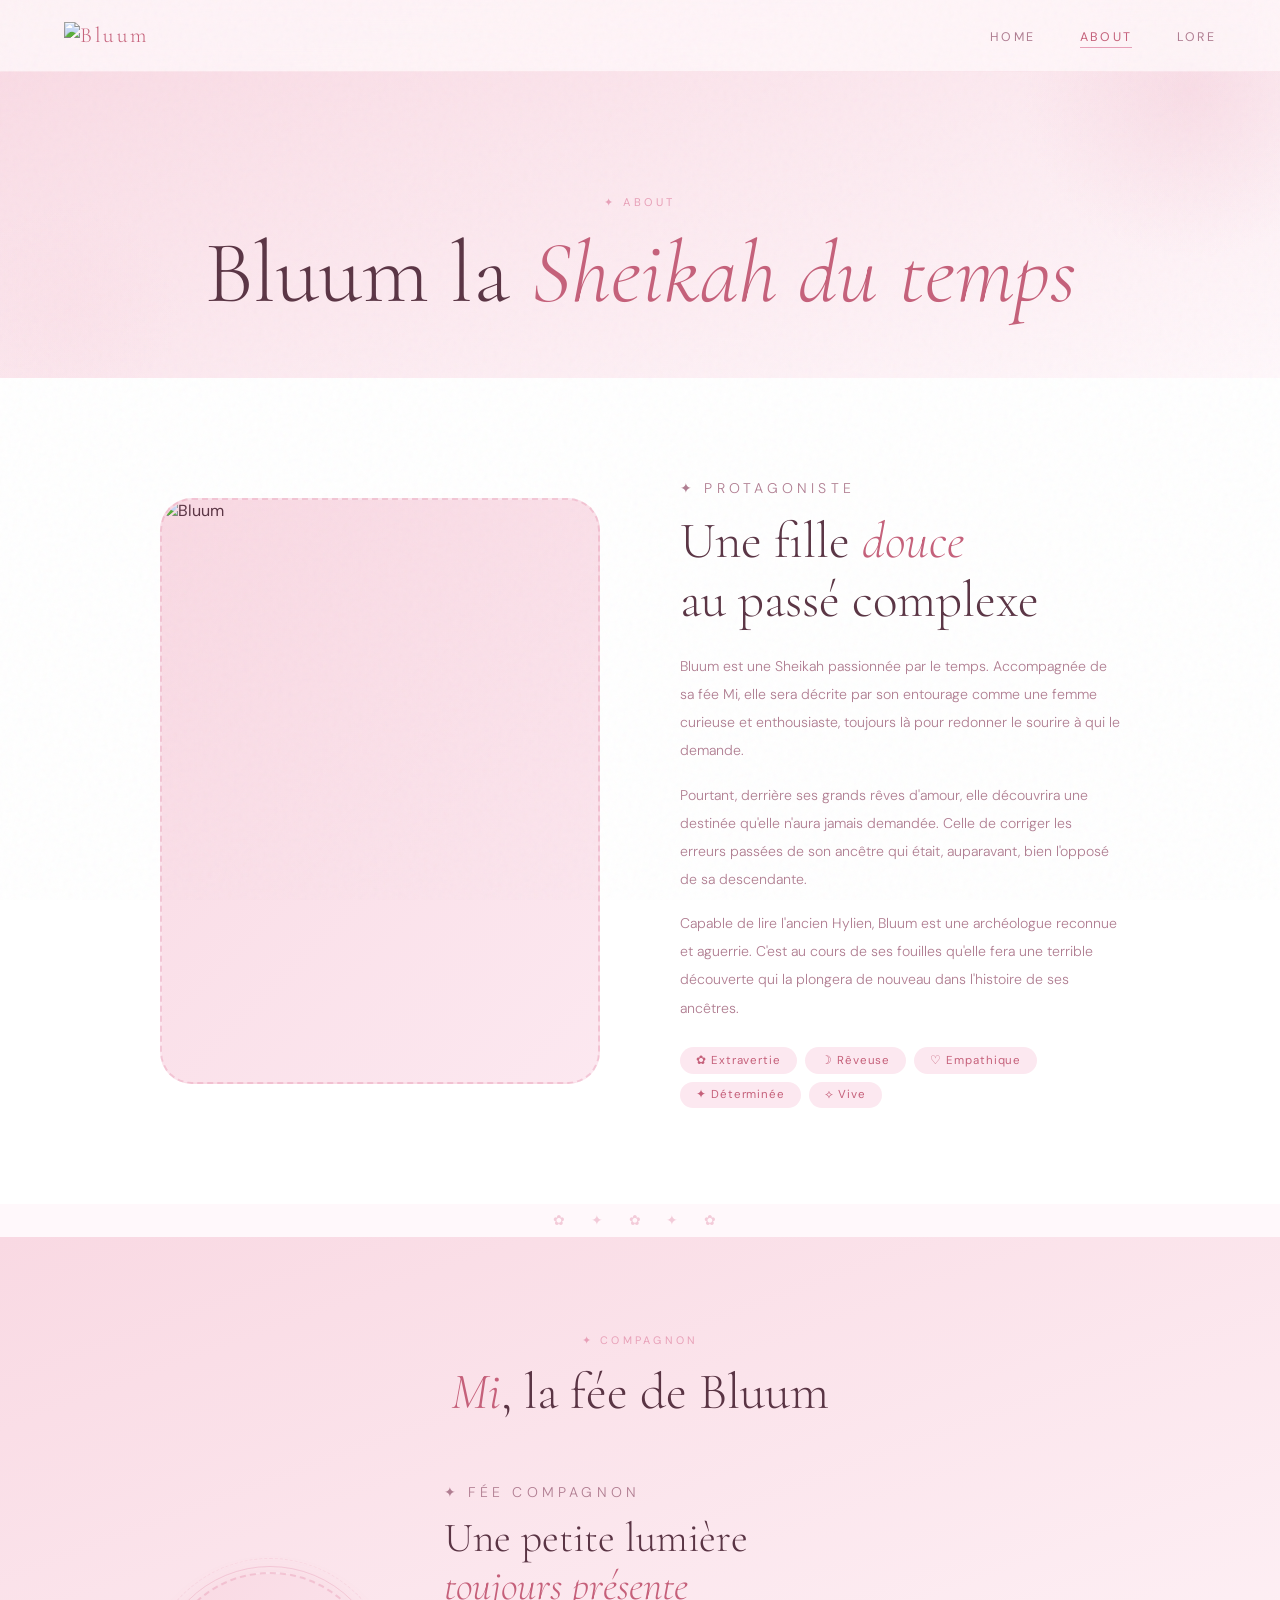
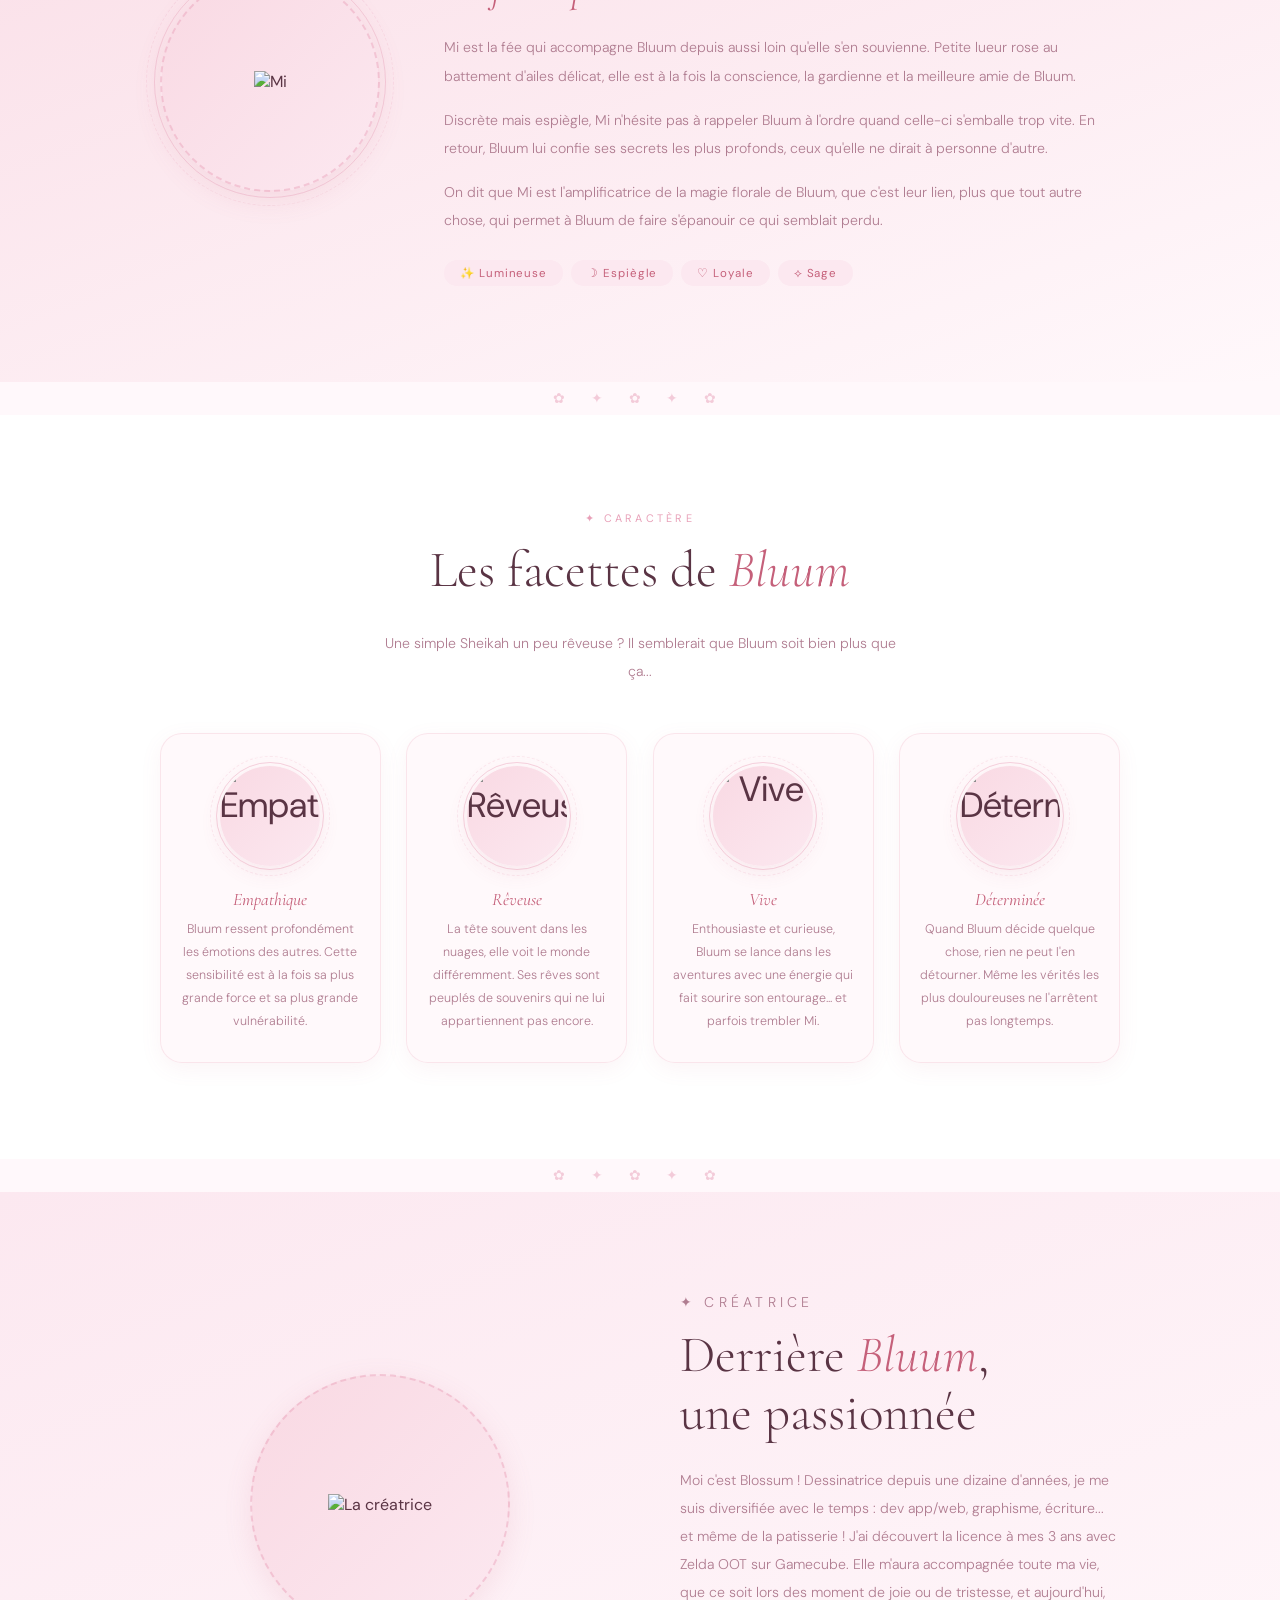
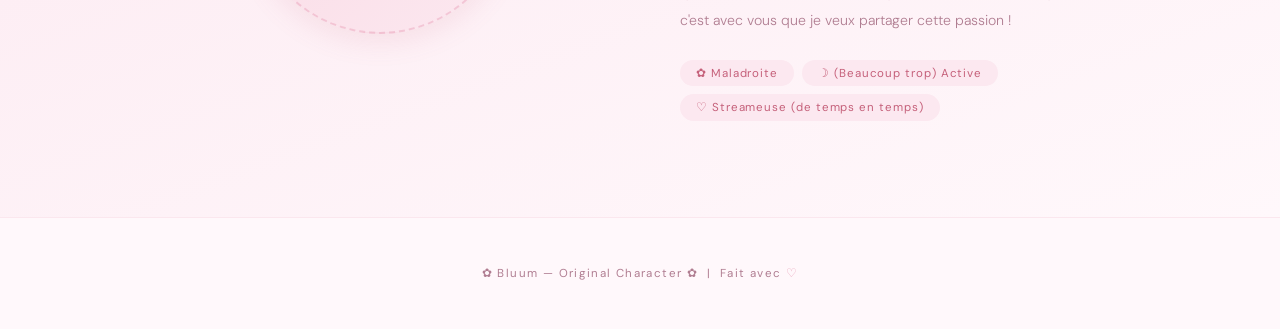
==== about.html @ 8147d7d1 "Add files via upload" ====
<!DOCTYPE html>
<html lang="fr">
<head>
  <meta charset="UTF-8" />
  <meta name="viewport" content="width=device-width, initial-scale=1.0"/>
  <title>Bluum ✿ — About</title>
  <link href="https://fonts.googleapis.com/css2?family=Cormorant+Garamond:ital,wght@0,300;0,400;1,300;1,400&family=DM+Sans:wght@300;400&family=Playfair+Display:ital@1&display=swap" rel="stylesheet"/>
  <link rel="stylesheet" href="style.css"/>
  <style>

    /* ─── Lien actif nav ─── */
    nav.top-nav ul li a.active { color: var(--deep-rose); }
    nav.top-nav ul li a.active::after { width: 100%; }

    /* ════════════════════════════════════════
       HERO ABOUT
    ════════════════════════════════════════ */
    .about-hero {
      min-height: 42vh;
      display: flex;
      flex-direction: column;
      align-items: center;
      justify-content: flex-end;
      padding: 8rem 2rem 3.5rem;
      text-align: center;
      background: linear-gradient(160deg, var(--blush) 0%, var(--cream) 100%);
      position: relative;
      overflow: hidden;
    }
    .about-hero-deco {
      position: absolute;
      border-radius: 50%;
      pointer-events: none;
    }
    .about-hero h1 {
      font-family: 'Cormorant Garamond', serif;
      font-size: clamp(3rem, 7vw, 5.5rem);
      font-weight: 300;
      line-height: 1.1;
      color: var(--text);
      position: relative;
      z-index: 2;
    }
    .about-hero h1 em { font-style: italic; color: var(--deep-rose); }
    .about-hero-label {
      font-size: 0.7rem;
      letter-spacing: 0.32em;
      text-transform: uppercase;
      color: var(--rose);
      margin-bottom: 1rem;
      position: relative;
      z-index: 2;
    }

    /* ════════════════════════════════════════
       SECTIONS COMMUNES
    ════════════════════════════════════════ */
    .page-section {
      padding: 6rem 2rem;
      display: flex;
      flex-direction: column;
      align-items: center;
    }
    .page-section-inner {
      max-width: 960px;
      width: 100%;
    }

    /* ════════════════════════════════════════
       LAYOUT PORTRAIT — image + texte côte à côte
    ════════════════════════════════════════ */
    .portrait-section {
      display: grid;
      grid-template-columns: 1fr 1fr;
      gap: 5rem;
      align-items: center;
    }
    .portrait-section.reverse { direction: rtl; }
    .portrait-section.reverse > * { direction: ltr; }

    /* Zone de dessin rectangulaire */
    .drawing-zone {
      width: 100%;
      aspect-ratio: 3 / 4;
      background: linear-gradient(135deg, var(--blush), var(--petal));
      border-radius: 2rem;
      display: flex;
      flex-direction: column;
      align-items: center;
      justify-content: center;
      gap: 0.8rem;
      border: 2px dashed rgba(232,160,184,0.45);
      position: relative;
      overflow: hidden;
    }
    .drawing-zone img {
      width: 100%; height: 100%;
      object-fit: cover;
      border-radius: 2rem;
      display: block;
    }
    .drawing-zone-placeholder {
      display: flex;
      flex-direction: column;
      align-items: center;
      gap: 0.6rem;
    }
    .drawing-zone-icon { font-size: 2.4rem; opacity: 0.4; }
    .drawing-zone-label {
      font-size: 0.68rem;
      letter-spacing: 0.22em;
      text-transform: uppercase;
      color: var(--muted);
      opacity: 0.7;
    }

    /* Texte des sections portrait */
    .portrait-text .section-label { margin-bottom: 0.6rem; }
    .portrait-text .section-title { margin-bottom: 1.4rem; }
    .portrait-text p {
      font-size: 0.88rem;
      line-height: 2;
      color: var(--muted);
      font-weight: 300;
      margin-bottom: 1rem;
    }
    .portrait-text p:last-of-type { margin-bottom: 0; }
    .portrait-tags {
      display: flex;
      flex-wrap: wrap;
      gap: 0.5rem;
      margin-top: 1.6rem;
    }

    /* ════════════════════════════════════════
       SECTION MI — rond + texte horizontal
    ════════════════════════════════════════ */
    .mi-layout {
      display: grid;
      grid-template-columns: auto 1fr;
      gap: 4rem;
      align-items: center;
    }
    .mi-circle-wrap {
      position: relative;
      display: flex;
      align-items: center;
      justify-content: center;
      flex-shrink: 0;
    }
    .mi-drawing {
      width: 220px;
      height: 220px;
      border-radius: 50%;
      background: linear-gradient(135deg, var(--blush), var(--petal));
      display: flex;
      flex-direction: column;
      align-items: center;
      justify-content: center;
      gap: 0.6rem;
      border: 2px dashed rgba(232,160,184,0.45);
      overflow: hidden;
      box-shadow: 0 8px 28px rgba(197,96,122,0.12);
      position: relative;
      z-index: 1;
    }
    .mi-drawing img { width: 100%; height: 100%; object-fit: cover; }
    .mi-ring {
      position: absolute; inset: -6px; border-radius: 50%;
      border: 1.5px solid rgba(232,160,184,0.4); pointer-events: none;
    }
    .mi-ring-2 {
      position: absolute; inset: -14px; border-radius: 50%;
      border: 1px dashed rgba(232,160,184,0.2); pointer-events: none;
      animation: spinSlow 18s linear infinite;
    }

    /* ════════════════════════════════════════
       SECTION CARACTÈRE — cartes style univers
    ════════════════════════════════════════ */
    .caractere-grid {
      display: grid;
      grid-template-columns: repeat(4, 1fr);
      gap: 1.6rem;
      margin-top: 3rem;
    }
    .caract-card {
      display: flex;
      flex-direction: column;
      align-items: center;
      text-align: center;
      padding: 2rem 1.2rem 1.8rem;
      background: rgba(255,248,251,0.85);
      backdrop-filter: blur(12px);
      border: 1px solid rgba(232,160,184,0.22);
      border-radius: 22px;
      position: relative;
      transition: transform 0.35s, box-shadow 0.35s;
      box-shadow: 0 6px 22px rgba(197,96,122,0.07);
    }
    .caract-card:hover {
      transform: translateY(-6px);
      box-shadow: 0 16px 40px rgba(197,96,122,0.14);
    }
    .caract-portrait {
      width: 100px; height: 100px;
      border-radius: 50%;
      background: linear-gradient(135deg, var(--blush), var(--petal));
      display: flex; align-items: center; justify-content: center;
      font-size: 2.2rem;
      position: relative;
      margin-bottom: 1.4rem;
      overflow: visible;
      flex-shrink: 0;
      box-shadow: 0 6px 20px rgba(197,96,122,0.12);
      transition: transform 0.35s, box-shadow 0.35s;
    }
    .caract-card:hover .caract-portrait {
      transform: translateY(-4px) scale(1.05);
      box-shadow: 0 14px 34px rgba(197,96,122,0.2);
    }
    .caract-portrait-inner {
      width: 100%; height: 100%;
      border-radius: 50%; overflow: hidden;
      display: flex; align-items: center; justify-content: center;
    }
    .caract-portrait-inner img { width: 100%; height: 100%; object-fit: cover; }
    .caract-ring {
      position: absolute; inset: -4px; border-radius: 50%;
      border: 1.5px solid rgba(232,160,184,0.45); pointer-events: none;
    }
    .caract-ring-2 {
      position: absolute; inset: -10px; border-radius: 50%;
      border: 1px dashed rgba(232,160,184,0.2); pointer-events: none;
      animation: spinSlow 20s linear infinite;
    }
    .caract-title {
      font-family: 'Cormorant Garamond', serif;
      font-size: 1.1rem; font-weight: 400;
      color: var(--text); margin-bottom: 0.5rem;
    }
    .caract-title em { font-style: italic; color: var(--deep-rose); }
    .caract-desc {
      font-size: 0.78rem; line-height: 1.85;
      color: var(--muted); font-weight: 300;
    }

    /* ════════════════════════════════════════
       SECTION CRÉATRICE — rond centré
    ════════════════════════════════════════ */
    .creatrice-drawing {
      width: 260px; height: 260px;
      border-radius: 50%;
      background: linear-gradient(135deg, var(--blush), var(--petal));
      display: flex; flex-direction: column;
      align-items: center; justify-content: center;
      gap: 0.6rem;
      border: 2px dashed rgba(232,160,184,0.45);
      overflow: hidden;
      box-shadow: 0 8px 28px rgba(197,96,122,0.12);
      flex-shrink: 0;
    }
    .creatrice-drawing img { width: 100%; height: 100%; object-fit: cover; }

    /* ─── Séparateur floral ─── */
    .floral-sep {
      text-align: center;
      font-size: 0.85rem;
      color: var(--rose);
      letter-spacing: 0.8em;
      opacity: 0.5;
      padding: 0.5rem 0;
    }

    /* ─── Responsive ─── */
    @media (max-width: 860px) {
      .portrait-section,
      .portrait-section.reverse { grid-template-columns: 1fr; direction: ltr; gap: 3rem; }
      .mi-layout { grid-template-columns: 1fr; justify-items: center; }
      .caractere-grid { grid-template-columns: repeat(2, 1fr); }
    }
    @media (max-width: 520px) {
      .caractere-grid { grid-template-columns: 1fr; }
    }
  </style>
</head>
<body>

  <!-- NAV -->
  <nav class="top-nav" aria-label="Navigation principale">
    <a class="nav-logo" href="index.html"><img src="images/logo.png" width="400" alt="Bluum"></a>
    <ul>
      <li><a href="index.html">Home</a></li>
      <li><a href="about.html" class="active">About</a></li>
      <li><a href="lore.html">Lore</a></li>
    </ul>
  </nav>

  <!-- ══════════════════════════════════════
       HERO
  ══════════════════════════════════════ -->
  <div class="about-hero">
    <div class="about-hero-deco" style="width:340px;height:340px;background:radial-gradient(circle,rgba(232,160,184,0.2) 0%,transparent 70%);top:-80px;right:-80px;animation:floatA 7s ease-in-out infinite;"></div>
    <div class="about-hero-deco" style="width:220px;height:220px;background:radial-gradient(circle,rgba(249,217,227,0.3) 0%,transparent 70%);bottom:-40px;left:-40px;animation:floatB 9s ease-in-out infinite;"></div>
    <p class="about-hero-label">✦ About</p>
    <h1>Bluum la <em>Sheikah du temps</em></h1>
  </div>

  <!-- ══════════════════════════════════════
       1 — BLUUM : Histoire & portrait
  ══════════════════════════════════════ -->
  <div class="page-section" style="background:var(--white);">
    <div class="page-section-inner">
      <div class="portrait-section reveal">

        <div class="drawing-zone">
        <img src="images/bluum-histoire.png" alt="Bluum">
        </div>

        <div class="portrait-text">
          <p class="section-label">✦ Protagoniste</p>
          <h2 class="section-title">Une fille <em>douce</em><br/>au passé complexe</h2>
          <p>
            Bluum est une Sheikah passionnée par le temps. Accompagnée de sa fée Mi, elle sera décrite par son entourage comme une femme curieuse et enthousiaste, toujours là pour redonner le sourire à qui le demande.
          </p>
          <p>
            Pourtant, derrière ses grands rêves d'amour, elle découvrira une destinée qu'elle n'aura jamais demandée. Celle de corriger les erreurs passées de son ancêtre qui était, auparavant, bien l'opposé de sa descendante.
          </p>
          <p>
            Capable de lire l'ancien Hylien, Bluum est une archéologue reconnue et aguerrie. C'est au cours de ses fouilles qu'elle fera une terrible découverte qui la plongera de nouveau dans l'histoire de ses ancêtres.
          </p>
          <div class="portrait-tags">
            <span class="tag">✿ Extravertie</span>
            <span class="tag">☽ Rêveuse</span>
            <span class="tag">♡ Empathique</span>
            <span class="tag">✦ Déterminée</span>
            <span class="tag">⟡ Vive</span>
          </div>
        </div>

      </div>
    </div>
  </div>

  <div class="floral-sep">✿ ✦ ✿ ✦ ✿</div>

  <!-- ══════════════════════════════════════
       2 — MI : La fée compagnon
  ══════════════════════════════════════ -->
  <div class="page-section" style="background:linear-gradient(160deg, var(--blush) 0%, var(--cream) 100%);">
    <div class="page-section-inner">

      <div style="text-align:center; margin-bottom:3.5rem;" class="reveal">
        <p class="section-label">✦ Compagnon</p>
        <h2 class="section-title"><em>Mi</em>, la fée de Bluum</h2>
      </div>

      <div class="mi-layout reveal" style="transition-delay:0.1s">

        <div class="mi-circle-wrap">
          <div class="mi-drawing">
            <!-- ✏️ Remplace par : <img src="images/mi.png" alt="Mi"> -->
            <div class="drawing-zone-placeholder">
            <img src="images/mi.jpg" alt="Mi">
            </div>
          </div>
          <div class="mi-ring"></div>
          <div class="mi-ring-2"></div>
        </div>

        <div class="portrait-text">
          <p class="section-label">✦ Fée compagnon</p>
          <h2 class="section-title" style="font-size:clamp(1.8rem,3.5vw,2.6rem);">Une petite lumière<br/><em>toujours présente</em></h2>
          <p>
            Mi est la fée qui accompagne Bluum depuis aussi loin qu'elle s'en souvienne. Petite lueur rose au battement d'ailes délicat, elle est à la fois la conscience, la gardienne et la meilleure amie de Bluum.
          </p>
          <p>
            Discrète mais espiègle, Mi n'hésite pas à rappeler Bluum à l'ordre quand celle-ci s'emballe trop vite. En retour, Bluum lui confie ses secrets les plus profonds, ceux qu'elle ne dirait à personne d'autre.
          </p>
          <p>
            On dit que Mi est l'amplificatrice de la magie florale de Bluum, que c'est leur lien, plus que tout autre chose, qui permet à Bluum de faire s'épanouir ce qui semblait perdu.
          </p>
          <div class="portrait-tags">
            <span class="tag">✨ Lumineuse</span>
            <span class="tag">☽ Espiègle</span>
            <span class="tag">♡ Loyale</span>
            <span class="tag">⟡ Sage</span>
          </div>
        </div>

      </div>
    </div>
  </div>

  <div class="floral-sep">✿ ✦ ✿ ✦ ✿</div>

  <!-- ══════════════════════════════════════
       3 — CARACTÈRE : Cartes avec ronds
  ══════════════════════════════════════ -->
  <div class="page-section" style="background:var(--white);">
    <div class="page-section-inner">

      <div style="text-align:center;" class="reveal">
        <p class="section-label">✦ Caractère</p>
        <h2 class="section-title">Les facettes de <em>Bluum</em></h2>
        <p style="font-size:0.88rem;line-height:2;color:var(--muted);font-weight:300;max-width:520px;margin:0 auto;">
          Une simple Sheikah un peu rêveuse ? Il semblerait que Bluum soit bien plus que ça...
        </p>
      </div>

      <div class="caractere-grid">

        <div class="caract-card reveal">
          <div class="caract-portrait">
            <div class="caract-portrait-inner">
              <img src="images/caract-1.png" alt="Empathique">
            </div>
            <div class="caract-ring"></div>
            <div class="caract-ring-2"></div>
          </div>
          <div class="caract-title"><em>Empathique</em></div>
          <p class="caract-desc">Bluum ressent profondément les émotions des autres. Cette sensibilité est à la fois sa plus grande force et sa plus grande vulnérabilité.</p>
        </div>

        <div class="caract-card reveal" style="transition-delay:0.08s">
          <div class="caract-portrait">
            <div class="caract-portrait-inner">
              <img src="images/caract-2.png" alt="Rêveuse">
            </div>
            <div class="caract-ring"></div>
            <div class="caract-ring-2"></div>
          </div>
          <div class="caract-title"><em>Rêveuse</em></div>
          <p class="caract-desc">La tête souvent dans les nuages, elle voit le monde différemment. Ses rêves sont peuplés de souvenirs qui ne lui appartiennent pas encore.</p>
        </div>

        <div class="caract-card reveal" style="transition-delay:0.16s">
          <div class="caract-portrait">
            <div class="caract-portrait-inner">
              <img src="images/caract-3.png" alt="Vive">
            </div>
            <div class="caract-ring"></div>
            <div class="caract-ring-2"></div>
          </div>
          <div class="caract-title"><em>Vive</em></div>
          <p class="caract-desc">Enthousiaste et curieuse, Bluum se lance dans les aventures avec une énergie qui fait sourire son entourage... et parfois trembler Mi.</p>
        </div>

        <div class="caract-card reveal" style="transition-delay:0.24s">
          <div class="caract-portrait">
            <div class="caract-portrait-inner">
              <img src="images/caract-4.png" alt="Déterminée">
            </div>
            <div class="caract-ring"></div>
            <div class="caract-ring-2"></div>
          </div>
          <div class="caract-title"><em>Déterminée</em></div>
          <p class="caract-desc">Quand Bluum décide quelque chose, rien ne peut l'en détourner. Même les vérités les plus douloureuses ne l'arrêtent pas longtemps.</p>
        </div>

      </div>
    </div>
  </div>

  <div class="floral-sep">✿ ✦ ✿ ✦ ✿</div>

  <!-- ══════════════════════════════════════
       4 — CRÉATRICE
  ══════════════════════════════════════ -->
  <div class="page-section" style="background:linear-gradient(160deg, var(--petal) 0%, var(--cream) 100%);">
    <div class="page-section-inner">
      <div class="portrait-section reverse reveal">

        <div class="portrait-text">
          <p class="section-label">✦ Créatrice</p>
          <h2 class="section-title">Derrière <em>Bluum</em>,<br/>une passionnée</h2>
          <p>
            <!-- ✏️ Parle de toi ici : qui tu es, d'où vient l'idée de Bluum, ce que cet univers représente pour toi... -->
            Moi c'est Blossum ! Dessinatrice depuis une dizaine d'années, je me suis diversifiée avec le temps : dev app/web, graphisme, écriture... et même de la patisserie ! J'ai découvert la licence à mes 3 ans avec Zelda OOT sur Gamecube. Elle m'aura accompagnée toute ma vie, que ce soit lors des moment de joie ou de tristesse, et aujourd'hui, c'est avec vous que je veux partager cette passion !
          </p>
          <p>
            <!-- ✏️ Second paragraphe si tu le souhaites -->
          </p>
          <div class="portrait-tags">
            <!-- ✏️ Tes propres tags -->
            <span class="tag">✿ Maladroite</span>
            <span class="tag">☽ (Beaucoup trop) Active</span>
            <span class="tag">♡ Streameuse (de temps en temps)</span>
          </div>
        </div>

        <div style="display:flex;align-items:center;justify-content:center;">
          <div style="position:relative;">
            <div class="creatrice-drawing">
              <div class="drawing-zone-placeholder">
                <img src="images/creatrice.png" alt="La créatrice">
              </div>
            </div>
          </div>
        </div>

      </div>
    </div>
  </div>

  <!-- FOOTER -->
  <footer>
    <p>✿ Bluum — Original Character ✿ &nbsp;|&nbsp; Fait avec <span>♡</span></p>
  </footer>

  <script>
    const obs = new IntersectionObserver(
      entries => entries.forEach(e => { if (e.isIntersecting) e.target.classList.add('visible'); }),
      { threshold: 0.1 }
    );
    document.querySelectorAll('.reveal').forEach(r => obs.observe(r));
  </script>

</body>
</html>
---- style.css ----
:root {
      --blush: #f9d9e3;
      --rose: #e8a0b8;
      --deep-rose: #c5607a;
      --petal: #fce8f0;
      --cream: #fff8fb;
      --text: #5a3444;
      --muted: #b07d91;
      --white: #ffffff;
    }

    *, *::before, *::after { box-sizing: border-box; margin: 0; padding: 0; }
    html { scroll-behavior: smooth; }
    body {
      font-family: 'DM Sans', sans-serif;
      background: var(--cream);
      color: var(--text);
      overflow-x: hidden;
    }

    /* ─── Cursor ─── */
    html { cursor: url("data:image/svg+xml,%3Csvg xmlns='http://www.w3.org/2000/svg' width='20' height='20' viewBox='0 0 20 20'%3E%3Ccircle cx='10' cy='10' r='4' fill='%23e8a0b8'/%3E%3C/svg%3E") 10 10, auto; }

    /* ─── Noise overlay ─── */
    body::before {
      content: '';
      position: fixed;
      inset: 0;
      background-image: url("data:image/svg+xml,%3Csvg viewBox='0 0 200 200' xmlns='http://www.w3.org/2000/svg'%3E%3Cfilter id='noise'%3E%3CfeTurbulence type='fractalNoise' baseFrequency='0.9' numOctaves='4' stitchTiles='stitch'/%3E%3C/filter%3E%3Crect width='100%25' height='100%25' filter='url(%23noise)' opacity='0.035'/%3E%3C/svg%3E");
      pointer-events: none;
      z-index: 1000;
    }

    /* ════════════════════════════════════════
       NAV — BARRE HORIZONTALE EN HAUT
    ════════════════════════════════════════ */
    nav.top-nav {
      position: fixed;
      top: 0; left: 0; right: 0;
      z-index: 300;
      display: flex;
      align-items: center;
      justify-content: space-between;
      padding: 1.4rem 4rem;
      background: rgba(255,248,251,0.82);
      backdrop-filter: blur(14px);
      border-bottom: 1px solid rgba(232,160,184,0.18);
    }

    .nav-logo {
      font-family: 'Cormorant Garamond', serif;
      font-size: 1.35rem;
      font-weight: 300;
      letter-spacing: 0.12em;
      color: var(--deep-rose);
      text-decoration: none;
    }
    .nav-logo span { font-style: italic; }

    nav.top-nav ul {
      list-style: none;
      display: flex;
      gap: 2.8rem;
    }
    nav.top-nav ul li a {
      text-decoration: none;
      font-size: 0.78rem;
      letter-spacing: 0.18em;
      text-transform: uppercase;
      color: var(--muted);
      transition: color 0.3s;
      position: relative;
    }
    nav.top-nav ul li a::after {
      content: '';
      position: absolute;
      bottom: -3px; left: 0;
      width: 0; height: 1px;
      background: var(--rose);
      transition: width 0.3s ease;
    }
    nav.top-nav ul li a:hover { color: var(--deep-rose); }
    nav.top-nav ul li a:hover::after { width: 100%; }

    /* ════════════════════════════════════════
       NAV — BARRE LATÉRALE (POINTS) À DROITE
    ════════════════════════════════════════ */
    .side-nav {
      position: fixed;
      right: 1.6rem;
      top: 50%;
      transform: translateY(-50%);
      z-index: 200;
      display: flex;
      flex-direction: column;
      align-items: center;
      gap: 0;
    }

    /* La fleur de cerisier en haut */
    .side-nav-flower {
      font-size: 1.1rem;
      color: var(--deep-rose);
      margin-bottom: 1.2rem;
      animation: floatA 4s ease-in-out infinite;
      filter: drop-shadow(0 2px 6px rgba(197,96,122,0.3));
    }

    /* La ligne verticale */
    .side-nav-line {
      width: 1px;
      height: 180px;
      background: linear-gradient(to bottom, var(--rose), rgba(232,160,184,0.15));
      margin-bottom: 0.8rem;
    }

    /* Les dots de section */
    .side-nav-dots {
      display: flex;
      flex-direction: column;
      align-items: center;
      gap: 1.4rem;
    }

    .side-dot {
      position: relative;
      width: 10px;
      height: 10px;
      border-radius: 50%;
      background: var(--rose);
      opacity: 0.45;
      cursor: pointer;
      transition: opacity 0.3s, transform 0.3s, background 0.3s;
      border: none;
      padding: 0;
    }
    .side-dot:hover,
    .side-dot.active {
      opacity: 1;
      background: var(--deep-rose);
      transform: scale(1.3);
    }
    .side-dot.active {
      box-shadow: 0 0 0 3px rgba(197,96,122,0.2);
    }

    /* Tooltip au survol */
    .side-dot::after {
      content: attr(data-label);
      position: absolute;
      right: 1.6rem;
      top: 50%;
      transform: translateY(-50%);
      background: rgba(255,248,251,0.95);
      backdrop-filter: blur(10px);
      border: 1px solid rgba(232,160,184,0.3);
      color: var(--deep-rose);
      font-size: 0.62rem;
      letter-spacing: 0.18em;
      text-transform: uppercase;
      padding: 0.3rem 0.8rem;
      border-radius: 999px;
      white-space: nowrap;
      opacity: 0;
      pointer-events: none;
      transition: opacity 0.25s, right 0.25s;
    }
    .side-dot:hover::after { opacity: 1; right: 1.9rem; }

    /* ─── Sections shared ─── */
    section {
      min-height: 100vh;
      display: flex;
      align-items: center;
      justify-content: center;
      position: relative;
      padding: 7rem 2rem 5rem;
    }

    /* ════════════════════════════════════════
       HOME — banner.png + pétales PNG
    ════════════════════════════════════════ */
    #home {
      background:
        linear-gradient(145deg, rgba(255,248,251,0.38) 0%, rgba(249,217,227,0.42) 60%, rgba(252,232,240,0.45) 100%),
        url('images/banner.jpg') center center / cover no-repeat;
      text-align: center;
      flex-direction: column;
      overflow: hidden;
    }

    .home-deco { position: absolute; border-radius: 50%; pointer-events: none; }
    .deco-1 {
      width: 420px; height: 420px;
      background: radial-gradient(circle, rgba(232,160,184,0.22) 0%, transparent 70%);
      top: -80px; right: -100px;
      animation: floatA 7s ease-in-out infinite;
    }
    .deco-2 {
      width: 280px; height: 280px;
      background: radial-gradient(circle, rgba(249,217,227,0.35) 0%, transparent 70%);
      bottom: 60px; left: -60px;
      animation: floatB 9s ease-in-out infinite;
    }
    .deco-3 {
      width: 160px; height: 160px;
      background: radial-gradient(circle, rgba(197,96,122,0.1) 0%, transparent 70%);
      top: 40%; left: 10%;
      animation: floatA 11s ease-in-out infinite reverse;
    }
    @keyframes floatA { 0%,100%{transform:translateY(0) scale(1)} 50%{transform:translateY(-20px) scale(1.03)} }
    @keyframes floatB { 0%,100%{transform:translateY(0) scale(1)} 50%{transform:translateY(14px) scale(0.97)} }

    .petals { position: absolute; inset: 0; pointer-events: none; overflow: hidden; }

    .petal-item {
      position: absolute;
      top: -80px;
      opacity: 0;
      animation: petalFall linear infinite;
    }
    .petal-item img {
      display: block;
      filter: drop-shadow(0 2px 5px rgba(197,96,122,0.15));
    }
    @keyframes petalFall {
      0%   { opacity: 0;   transform: translateY(0)     rotate(0deg); }
      6%   { opacity: 0.9; }
      85%  { opacity: 0.6; }
      100% { opacity: 0;   transform: translateY(110vh) rotate(420deg); }
    }

    .home-eyebrow {
      font-size: 0.72rem; letter-spacing: 0.3em; text-transform: uppercase;
      color: var(--rose); margin-bottom: 1.4rem; animation: fadeUp 1s ease both;
    }
    .home-title {
      font-family: 'Cormorant Garamond', serif;
      font-size: clamp(4rem,9vw,7.5rem);
      font-weight: 300; line-height: 1.05; color: var(--text);
      animation: fadeUp 1s 0.15s ease both;
    }
    .home-title em { font-style: italic; color: var(--deep-rose); }
    .home-sub {
      margin-top: 1.6rem; font-size: 0.92rem; font-weight: 300;
      letter-spacing: 0.08em; color: var(--muted); max-width: 360px;
      line-height: 1.9; animation: fadeUp 1s 0.3s ease both;
    }
    .home-btn {
      display: inline-block; margin-top: 2.8rem; padding: 0.8rem 2.4rem;
      border: 1px solid var(--rose); border-radius: 999px;
      color: var(--deep-rose); text-decoration: none;
      font-size: 0.78rem; letter-spacing: 0.18em; text-transform: uppercase;
      transition: background 0.3s, color 0.3s; animation: fadeUp 1s 0.45s ease both;
    }
    .home-btn:hover { background: var(--rose); color: var(--white); }

    .scroll-hint {
      position: absolute; bottom: 2.4rem; left: 50%; transform: translateX(-50%);
      display: flex; flex-direction: column; align-items: center; gap: 0.5rem;
      color: var(--muted); font-size: 0.65rem; letter-spacing: 0.2em;
      text-transform: uppercase; animation: fadeUp 1s 1s ease both;
    }
    .scroll-line {
      width: 1px; height: 40px;
      background: linear-gradient(to bottom, var(--rose), transparent);
      animation: scrollPulse 2s ease-in-out infinite;
    }
    @keyframes scrollPulse { 0%,100%{opacity:0.5;transform:scaleY(1)} 50%{opacity:1;transform:scaleY(1.15)} }
    @keyframes fadeUp { from{opacity:0;transform:translateY(22px)} to{opacity:1;transform:translateY(0)} }

    /* ─── ABOUT ─── */
    #about { background: var(--white); flex-direction: column; }
    .about-inner {
      max-width: 900px; width: 100%;
      display: grid; grid-template-columns: 1fr 1fr;
      gap: 6rem; align-items: center;
    }
    .about-portrait { position: relative; }
    .portrait-frame {
      width: 100%; aspect-ratio: 3/4;
      background: linear-gradient(135deg, var(--blush), var(--petal));
      border-radius: 60% 40% 55% 45% / 50% 50% 50% 50%;
      display: flex; align-items: center; justify-content: center;
      font-size: 5rem; position: relative; overflow: hidden;
      animation: morphShape 10s ease-in-out infinite;
    }
    @keyframes morphShape {
      0%,100%{border-radius:60% 40% 55% 45%/50% 50% 50% 50%}
      33%    {border-radius:45% 55% 40% 60%/55% 45% 55% 45%}
      66%    {border-radius:55% 45% 60% 40%/45% 55% 45% 55%}
    }
    .portrait-frame::after { content:'✿'; font-size:7rem; opacity:0.18; position:absolute; bottom:-10px; right:-10px; }
    .portrait-tag {
      position:absolute; bottom:-1.2rem; right:-1.2rem;
      background:var(--deep-rose); color:white;
      font-size:0.68rem; letter-spacing:0.15em; text-transform:uppercase;
      padding:0.5rem 1rem; border-radius:999px;
    }
    .section-label { font-size:0.68rem; letter-spacing:0.3em; text-transform:uppercase; color:var(--rose); margin-bottom:1rem; }
    .section-title { font-family:'Cormorant Garamond',serif; font-size:clamp(2.2rem,4vw,3.2rem); font-weight:300; line-height:1.15; margin-bottom:1.8rem; }
    .section-title em { font-style:italic; color:var(--deep-rose); }
    .about-text { font-size:0.88rem; line-height:2; color:var(--muted); font-weight:300; }
    .about-tags { display:flex; flex-wrap:wrap; gap:0.6rem; margin-top:2rem; }
    .tag { padding:0.35rem 1rem; background:var(--petal); border-radius:999px; font-size:0.72rem; color:var(--deep-rose); letter-spacing:0.08em; }

    /* ════════════════════════════════════════
       LORE — FRISE CHRONOLOGIQUE HORIZONTALE
    ════════════════════════════════════════ */
    #lore { background: linear-gradient(160deg, var(--blush) 0%, var(--cream) 100%); flex-direction: column; overflow: hidden; }
    .lore-inner { max-width: 860px; width: 100%; text-align: center; }
    .lore-quote {
      font-family:'Cormorant Garamond',serif;
      font-size:clamp(1.4rem,3vw,2.1rem);
      font-style:italic; font-weight:300; color:var(--text);
      line-height:1.6; margin:2.4rem 0 3.5rem;
      position:relative; padding:0 2rem;
    }
    .lore-quote::before,.lore-quote::after { content:'✦'; position:absolute; font-size:1.2rem; color:var(--rose); font-style:normal; }
    .lore-quote::before { top:0; left:0; }
    .lore-quote::after  { bottom:0; right:0; }

    .timeline-slider { position:relative; width:100%; }

    .timeline-track-line {
      position:absolute;
      top:38px; left:0; right:0;
      height:1px;
      background:linear-gradient(to right, transparent, var(--rose) 15%, var(--rose) 85%, transparent);
      pointer-events:none; z-index:0;
    }

    .timeline-viewport { overflow:hidden; width:100%; position:relative; padding-top:16px; }

    .timeline-track {
      display:flex;
      transition: transform 0.55s cubic-bezier(0.77,0,0.175,1);
      will-change: transform;
    }

    .tl-card {
      flex: 0 0 100%; width: 100%;
      padding: 0 2rem 2.5rem;
      display: flex; flex-direction: column; align-items: center; text-align: center;
    }

    .tl-dot {
      width:14px; height:14px;
      border-radius:50%;
      background:var(--deep-rose);
      border:3px solid var(--cream);
      box-shadow:0 0 0 1px var(--rose), 0 0 10px rgba(197,96,122,0.2);
      margin-bottom:2.2rem;
      position:relative; z-index:1; flex-shrink:0;
      transition:transform 0.35s, box-shadow 0.35s;
    }
    .tl-card.active .tl-dot {
      transform:scale(1.4);
      box-shadow:0 0 0 2px var(--rose), 0 0 22px rgba(197,96,122,0.45);
    }

    .tl-card-body {
      background:rgba(255,248,251,0.9);
      backdrop-filter:blur(14px);
      border:1px solid rgba(232,160,184,0.25);
      border-radius:22px;
      padding:2.2rem 2.6rem;
      max-width:580px; width:100%;
      text-align:left;
      box-shadow:0 8px 30px rgba(197,96,122,0.07);
      transition:box-shadow 0.3s, transform 0.3s;
    }
    .tl-card.active .tl-card-body {
      box-shadow:0 14px 46px rgba(197,96,122,0.13);
    }

    .tl-year { font-size:0.62rem; letter-spacing:0.3em; text-transform:uppercase; color:var(--rose); margin-bottom:0.6rem; }
    .tl-title { font-family:'Cormorant Garamond',serif; font-size:1.35rem; font-weight:400; color:var(--text); margin-bottom:0.8rem; }
    .tl-text { font-size:0.84rem; line-height:1.9; color:var(--muted); font-weight:300; }

    .timeline-controls {
      display:flex; align-items:center; justify-content:center;
      gap:1.2rem; margin-top:2.4rem;
    }
    .tl-btn {
      width:42px; height:42px; border-radius:50%;
      border:1px solid rgba(232,160,184,0.4);
      background:rgba(255,248,251,0.9);
      backdrop-filter:blur(8px);
      color:var(--deep-rose); font-size:1rem;
      display:flex; align-items:center; justify-content:center;
      cursor:pointer;
      transition:background 0.3s, box-shadow 0.3s, transform 0.2s;
    }
    .tl-btn:hover { background:var(--blush); box-shadow:0 4px 16px rgba(197,96,122,0.15); transform:scale(1.08); }
    .tl-btn:disabled { opacity:0.3; pointer-events:none; }

    .tl-dots { display:flex; gap:0.5rem; align-items:center; }
    .tl-indicator {
      width:6px; height:6px; border-radius:50%;
      background:var(--rose); opacity:0.3;
      transition:opacity 0.3s, transform 0.3s;
      cursor:pointer; border:none;
    }
    .tl-indicator.active { opacity:1; transform:scale(1.5); }
    .tl-counter { font-size:0.68rem; letter-spacing:0.2em; color:var(--muted); min-width:3rem; text-align:center; }

    /* ════════════════════════════════════════
       UNIVERS — 3 PERSONNAGES
    ════════════════════════════════════════ */
    #univers { background: var(--white); flex-direction: column; }
    .univers-inner { max-width: 1020px; width: 100%; }
    .univers-header { text-align:center; margin-bottom:4.5rem; }

    .chars-grid { display:grid; grid-template-columns:repeat(3,1fr); gap:2rem; }

    .char-card {
      display:flex; flex-direction:column; align-items:center;
      text-align:center; position:relative;
    }

    .char-portrait {
      width:160px; height:160px;
      border-radius:50%;
      background:linear-gradient(135deg, var(--blush), var(--petal));
      display:flex; align-items:center; justify-content:center;
      font-size:3.5rem;
      position:relative; margin-bottom:1.8rem;
      overflow:visible;
      transition:transform 0.4s, box-shadow 0.4s;
      box-shadow:0 8px 28px rgba(197,96,122,0.12);
      flex-shrink:0;
    }
    .char-portrait-inner {
      width:100%; height:100%;
      border-radius:50%;
      overflow:hidden;
      display:flex; align-items:center; justify-content:center;
    }
    .char-portrait-inner img { width:100%; height:100%; object-fit:cover; }

    .char-card:hover .char-portrait {
      transform:translateY(-6px) scale(1.04);
      box-shadow:0 18px 44px rgba(197,96,122,0.2);
    }

    /* Anneau déco */
    .char-ring {
      position:absolute;
      inset:-5px;
      border-radius:50%;
      border:1.5px solid rgba(232,160,184,0.5);
      pointer-events:none;
    }
    .char-ring-2 {
      position:absolute;
      inset:-12px;
      border-radius:50%;
      border:1px dashed rgba(232,160,184,0.22);
      pointer-events:none;
      animation:spinSlow 20s linear infinite;
    }
    @keyframes spinSlow { from{transform:rotate(0deg)} to{transform:rotate(360deg)} }

    .char-role {
      position:absolute;
      bottom:-0.7rem; left:50%; transform:translateX(-50%);
      background:var(--deep-rose); color:white;
      font-size:0.58rem; letter-spacing:0.16em; text-transform:uppercase;
      padding:0.28rem 0.9rem; border-radius:999px;
      white-space:nowrap; z-index:3;
    }

    .char-name { font-family:'Cormorant Garamond',serif; font-size:1.6rem; font-weight:300; color:var(--text); margin-bottom:0.3rem; margin-top:0.4rem; }
    .char-name em { font-style:italic; color:var(--deep-rose); }
    .char-epithet { font-size:0.65rem; letter-spacing:0.25em; text-transform:uppercase; color:var(--rose); margin-bottom:1.2rem; }
    .char-desc { font-size:0.82rem; line-height:1.9; color:var(--muted); font-weight:300; max-width:260px; }
    .char-tags { display:flex; flex-wrap:wrap; justify-content:center; gap:0.4rem; margin-top:1.2rem; }
    .char-tag { padding:0.25rem 0.8rem; background:var(--petal); border-radius:999px; font-size:0.65rem; color:var(--deep-rose); letter-spacing:0.06em; }

    .char-divider {
      position:absolute; right:-1rem; top:20px; bottom:20px; width:1px;
      background:linear-gradient(to bottom, transparent, rgba(232,160,184,0.3) 30%, rgba(232,160,184,0.3) 70%, transparent);
    }
    .char-card:last-child .char-divider { display:none; }

    /* ─── Footer ─── */
    footer { text-align:center; padding:3rem; background:var(--cream); border-top:1px solid rgba(232,160,184,0.2); font-size:0.72rem; letter-spacing:0.12em; color:var(--muted); }
    footer span { color:var(--rose); }

    /* ─── Scroll reveal ─── */
    .reveal { opacity:0; transform:translateY(30px); transition:opacity 0.8s ease,transform 0.8s ease; }
    .reveal.visible { opacity:1; transform:translateY(0); }

    /* ─── Responsive ─── */
    @media (max-width:860px) {
      .chars-grid { grid-template-columns:1fr; gap:3.5rem; }
      .char-divider { display:none; }
    }
    @media (max-width:720px) {
      .about-inner { grid-template-columns:1fr; gap:3rem; }
      .portrait-frame { max-width:260px; margin:0 auto; }
    }
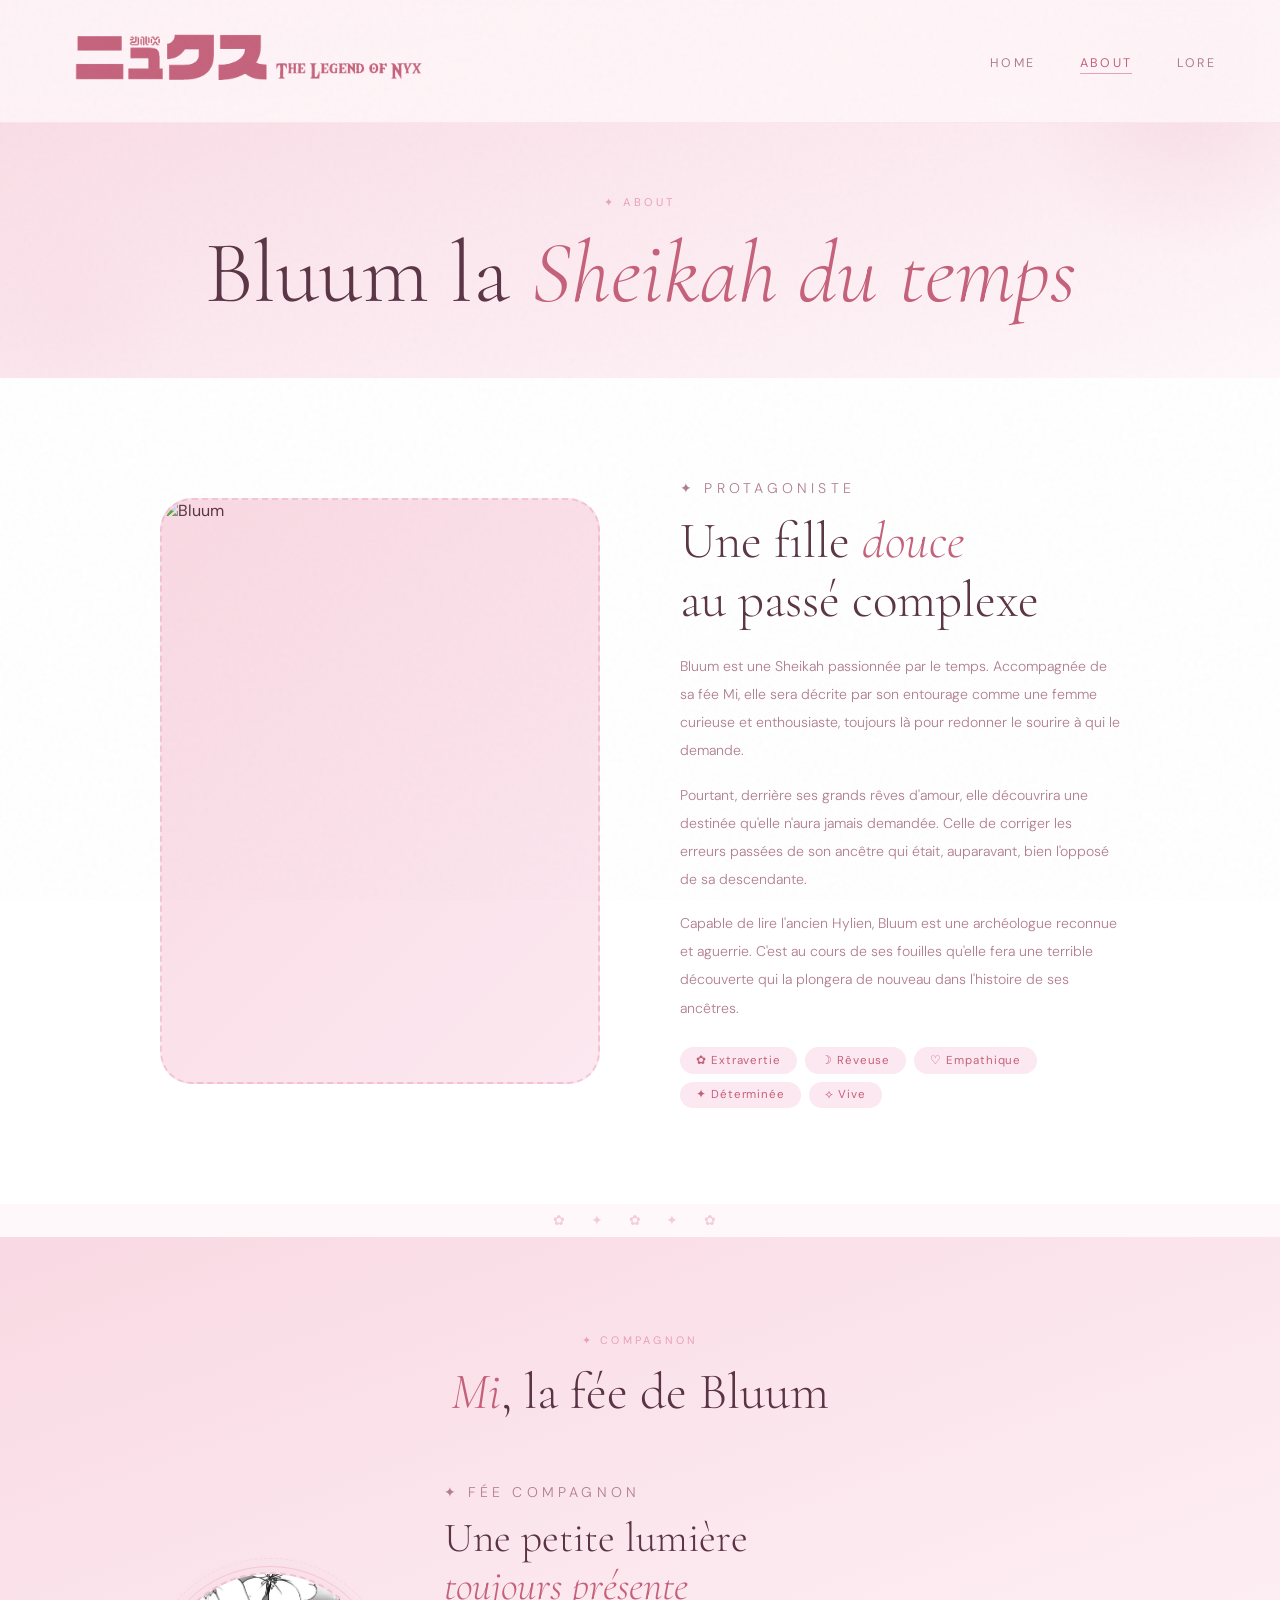
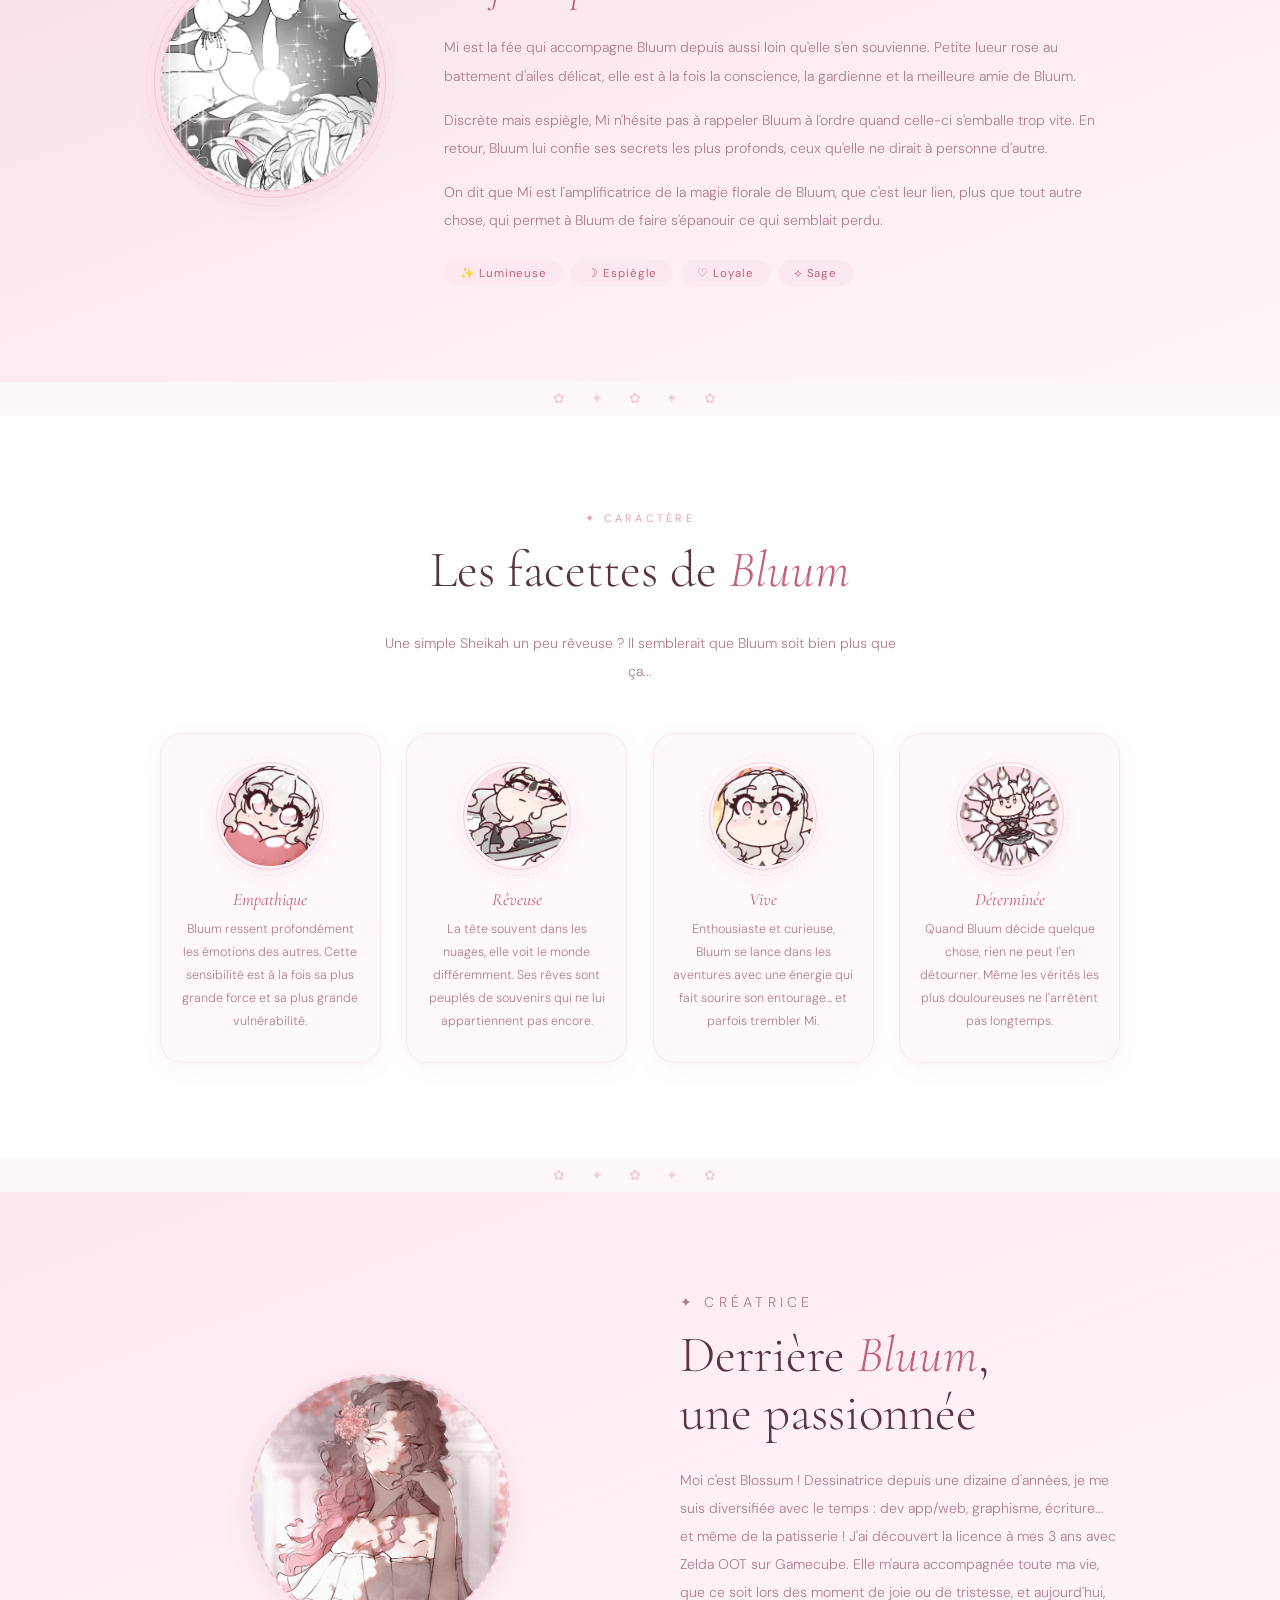
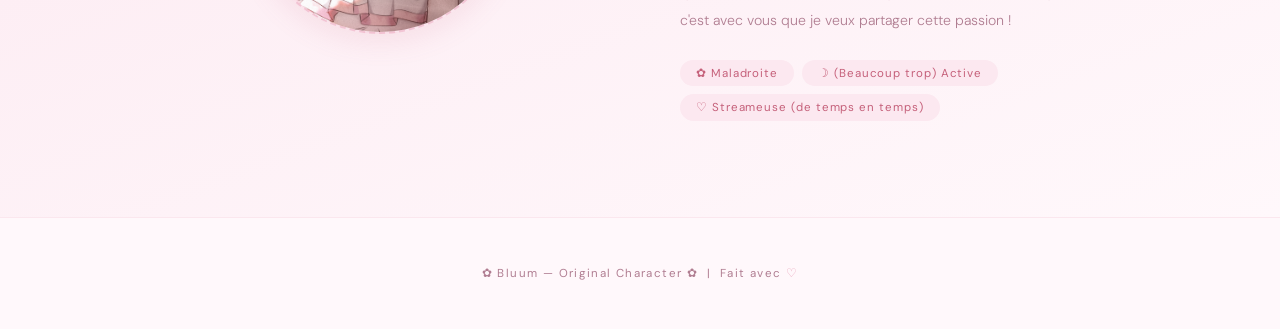
==== commit 40e09e61: "Update about.html" ====
--- a/about.html
+++ b/about.html
@@ -3,7 +3,7 @@
 <head>
   <meta charset="UTF-8" />
   <meta name="viewport" content="width=device-width, initial-scale=1.0"/>
-  <title>Bluum ✿ — About</title>
+  <title>The Legend of Nyx — About</title>
   <link href="https://fonts.googleapis.com/css2?family=Cormorant+Garamond:ital,wght@0,300;0,400;1,300;1,400&family=DM+Sans:wght@300;400&family=Playfair+Display:ital@1&display=swap" rel="stylesheet"/>
   <link rel="stylesheet" href="style.css"/>
   <style>
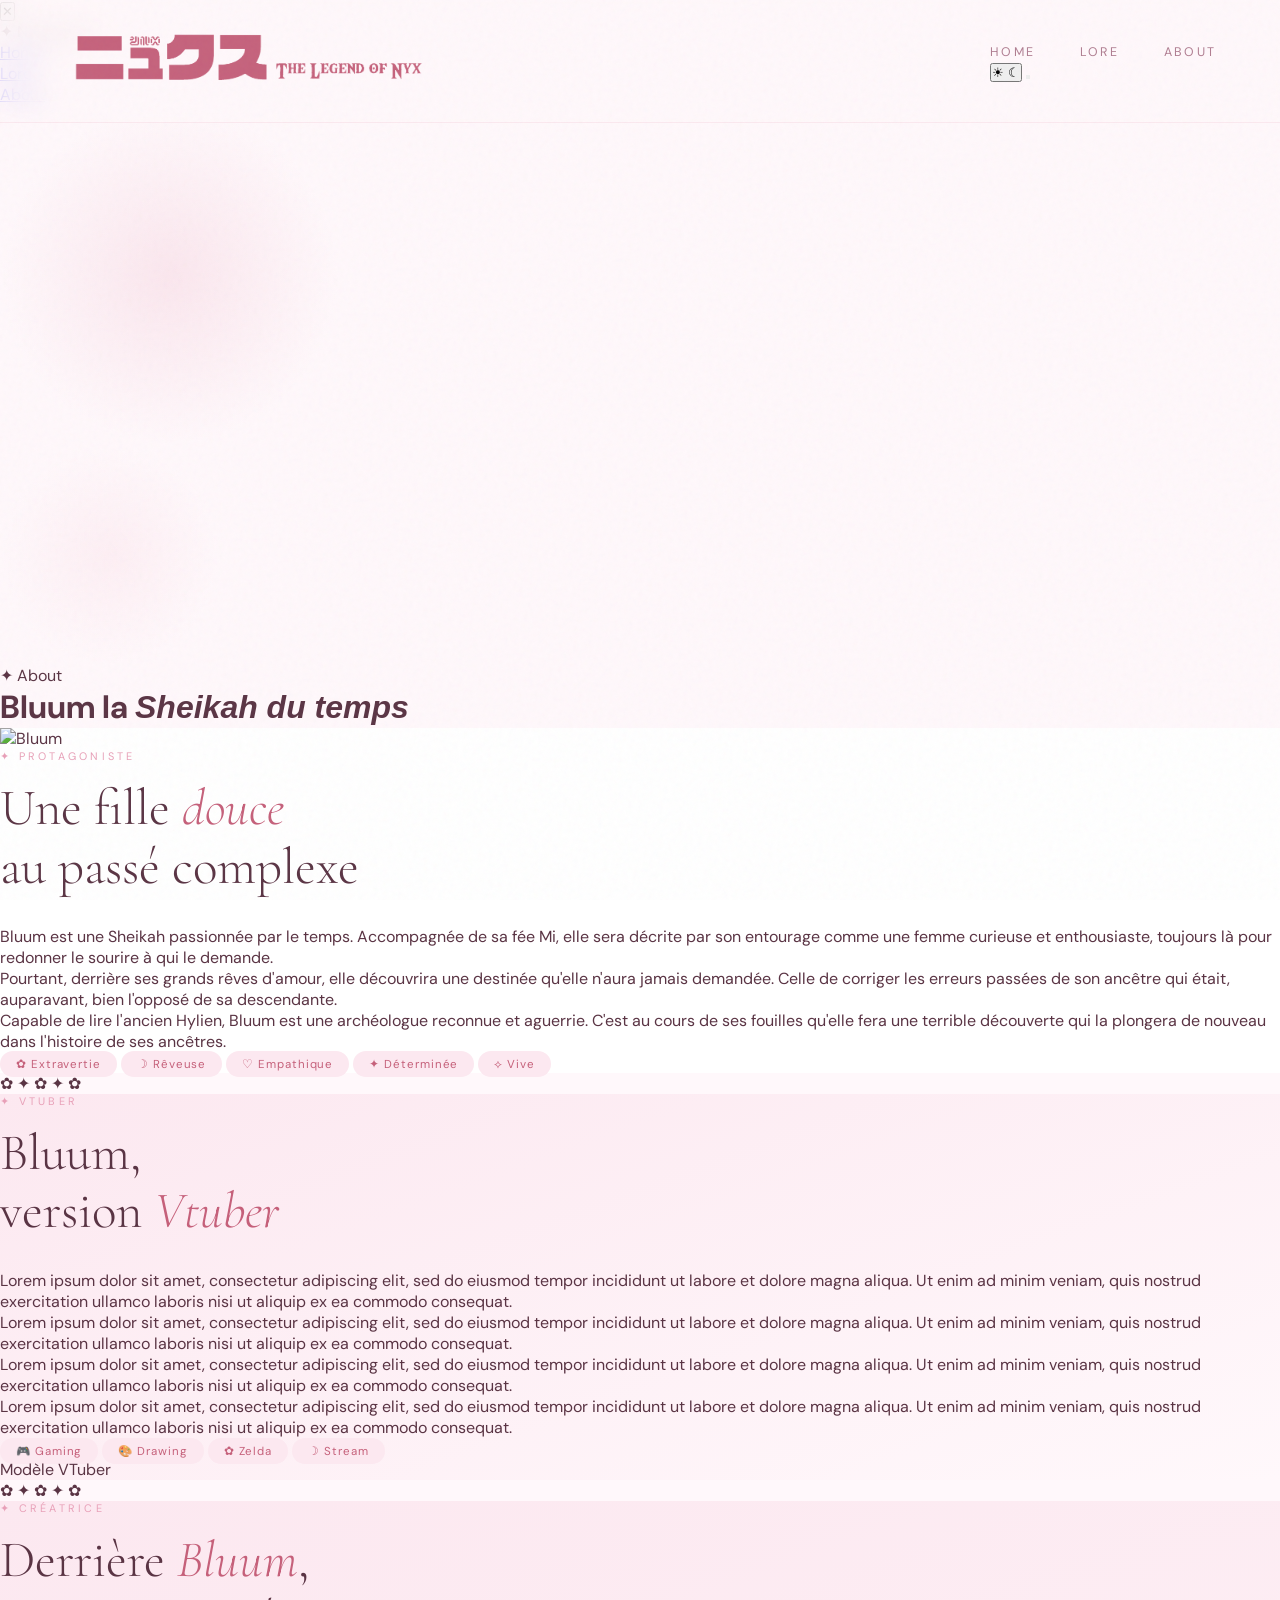
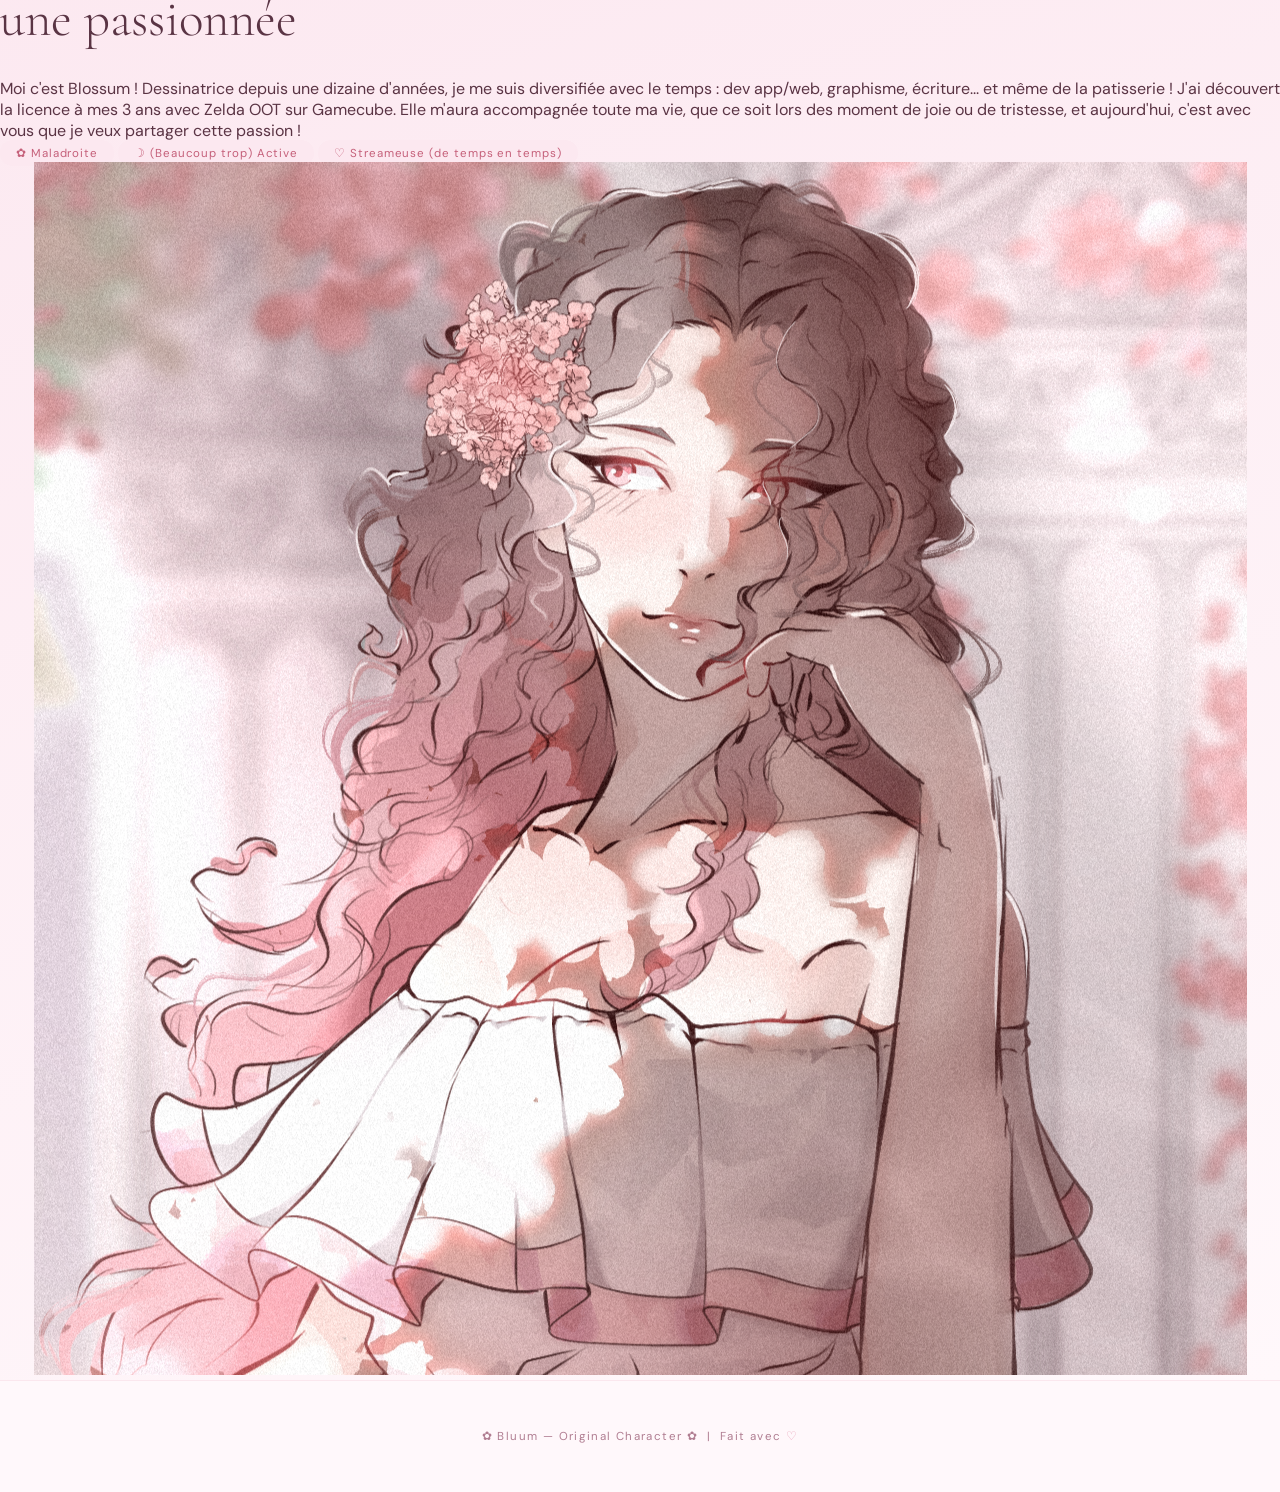
==== commit 2d101947: "Update about.html" ====
--- a/about.html
+++ b/about.html
@@ -4,297 +4,54 @@
   <meta charset="UTF-8" />
   <meta name="viewport" content="width=device-width, initial-scale=1.0"/>
   <title>The Legend of Nyx — About</title>
+  <script>
+    (function () {
+      var t = localStorage.getItem('bluum-theme');
+      if (!t && window.matchMedia('(prefers-color-scheme: dark)').matches) t = 'dark';
+      document.documentElement.setAttribute('data-theme', t || 'light');
+    })();
+  </script>
   <link href="https://fonts.googleapis.com/css2?family=Cormorant+Garamond:ital,wght@0,300;0,400;1,300;1,400&family=DM+Sans:wght@300;400&family=Playfair+Display:ital@1&display=swap" rel="stylesheet"/>
   <link rel="stylesheet" href="style.css"/>
-  <style>
-
-    /* ─── Lien actif nav ─── */
-    nav.top-nav ul li a.active { color: var(--deep-rose); }
-    nav.top-nav ul li a.active::after { width: 100%; }
-
-    /* ════════════════════════════════════════
-       HERO ABOUT
-    ════════════════════════════════════════ */
-    .about-hero {
-      min-height: 42vh;
-      display: flex;
-      flex-direction: column;
-      align-items: center;
-      justify-content: flex-end;
-      padding: 8rem 2rem 3.5rem;
-      text-align: center;
-      background: linear-gradient(160deg, var(--blush) 0%, var(--cream) 100%);
-      position: relative;
-      overflow: hidden;
-    }
-    .about-hero-deco {
-      position: absolute;
-      border-radius: 50%;
-      pointer-events: none;
-    }
-    .about-hero h1 {
-      font-family: 'Cormorant Garamond', serif;
-      font-size: clamp(3rem, 7vw, 5.5rem);
-      font-weight: 300;
-      line-height: 1.1;
-      color: var(--text);
-      position: relative;
-      z-index: 2;
-    }
-    .about-hero h1 em { font-style: italic; color: var(--deep-rose); }
-    .about-hero-label {
-      font-size: 0.7rem;
-      letter-spacing: 0.32em;
-      text-transform: uppercase;
-      color: var(--rose);
-      margin-bottom: 1rem;
-      position: relative;
-      z-index: 2;
-    }
-
-    /* ════════════════════════════════════════
-       SECTIONS COMMUNES
-    ════════════════════════════════════════ */
-    .page-section {
-      padding: 6rem 2rem;
-      display: flex;
-      flex-direction: column;
-      align-items: center;
-    }
-    .page-section-inner {
-      max-width: 960px;
-      width: 100%;
-    }
-
-    /* ════════════════════════════════════════
-       LAYOUT PORTRAIT — image + texte côte à côte
-    ════════════════════════════════════════ */
-    .portrait-section {
-      display: grid;
-      grid-template-columns: 1fr 1fr;
-      gap: 5rem;
-      align-items: center;
-    }
-    .portrait-section.reverse { direction: rtl; }
-    .portrait-section.reverse > * { direction: ltr; }
-
-    /* Zone de dessin rectangulaire */
-    .drawing-zone {
-      width: 100%;
-      aspect-ratio: 3 / 4;
-      background: linear-gradient(135deg, var(--blush), var(--petal));
-      border-radius: 2rem;
-      display: flex;
-      flex-direction: column;
-      align-items: center;
-      justify-content: center;
-      gap: 0.8rem;
-      border: 2px dashed rgba(232,160,184,0.45);
-      position: relative;
-      overflow: hidden;
-    }
-    .drawing-zone img {
-      width: 100%; height: 100%;
-      object-fit: cover;
-      border-radius: 2rem;
-      display: block;
-    }
-    .drawing-zone-placeholder {
-      display: flex;
-      flex-direction: column;
-      align-items: center;
-      gap: 0.6rem;
-    }
-    .drawing-zone-icon { font-size: 2.4rem; opacity: 0.4; }
-    .drawing-zone-label {
-      font-size: 0.68rem;
-      letter-spacing: 0.22em;
-      text-transform: uppercase;
-      color: var(--muted);
-      opacity: 0.7;
-    }
-
-    /* Texte des sections portrait */
-    .portrait-text .section-label { margin-bottom: 0.6rem; }
-    .portrait-text .section-title { margin-bottom: 1.4rem; }
-    .portrait-text p {
-      font-size: 0.88rem;
-      line-height: 2;
-      color: var(--muted);
-      font-weight: 300;
-      margin-bottom: 1rem;
-    }
-    .portrait-text p:last-of-type { margin-bottom: 0; }
-    .portrait-tags {
-      display: flex;
-      flex-wrap: wrap;
-      gap: 0.5rem;
-      margin-top: 1.6rem;
-    }
-
-    /* ════════════════════════════════════════
-       SECTION MI — rond + texte horizontal
-    ════════════════════════════════════════ */
-    .mi-layout {
-      display: grid;
-      grid-template-columns: auto 1fr;
-      gap: 4rem;
-      align-items: center;
-    }
-    .mi-circle-wrap {
-      position: relative;
-      display: flex;
-      align-items: center;
-      justify-content: center;
-      flex-shrink: 0;
-    }
-    .mi-drawing {
-      width: 220px;
-      height: 220px;
-      border-radius: 50%;
-      background: linear-gradient(135deg, var(--blush), var(--petal));
-      display: flex;
-      flex-direction: column;
-      align-items: center;
-      justify-content: center;
-      gap: 0.6rem;
-      border: 2px dashed rgba(232,160,184,0.45);
-      overflow: hidden;
-      box-shadow: 0 8px 28px rgba(197,96,122,0.12);
-      position: relative;
-      z-index: 1;
-    }
-    .mi-drawing img { width: 100%; height: 100%; object-fit: cover; }
-    .mi-ring {
-      position: absolute; inset: -6px; border-radius: 50%;
-      border: 1.5px solid rgba(232,160,184,0.4); pointer-events: none;
-    }
-    .mi-ring-2 {
-      position: absolute; inset: -14px; border-radius: 50%;
-      border: 1px dashed rgba(232,160,184,0.2); pointer-events: none;
-      animation: spinSlow 18s linear infinite;
-    }
-
-    /* ════════════════════════════════════════
-       SECTION CARACTÈRE — cartes style univers
-    ════════════════════════════════════════ */
-    .caractere-grid {
-      display: grid;
-      grid-template-columns: repeat(4, 1fr);
-      gap: 1.6rem;
-      margin-top: 3rem;
-    }
-    .caract-card {
-      display: flex;
-      flex-direction: column;
-      align-items: center;
-      text-align: center;
-      padding: 2rem 1.2rem 1.8rem;
-      background: rgba(255,248,251,0.85);
-      backdrop-filter: blur(12px);
-      border: 1px solid rgba(232,160,184,0.22);
-      border-radius: 22px;
-      position: relative;
-      transition: transform 0.35s, box-shadow 0.35s;
-      box-shadow: 0 6px 22px rgba(197,96,122,0.07);
-    }
-    .caract-card:hover {
-      transform: translateY(-6px);
-      box-shadow: 0 16px 40px rgba(197,96,122,0.14);
-    }
-    .caract-portrait {
-      width: 100px; height: 100px;
-      border-radius: 50%;
-      background: linear-gradient(135deg, var(--blush), var(--petal));
-      display: flex; align-items: center; justify-content: center;
-      font-size: 2.2rem;
-      position: relative;
-      margin-bottom: 1.4rem;
-      overflow: visible;
-      flex-shrink: 0;
-      box-shadow: 0 6px 20px rgba(197,96,122,0.12);
-      transition: transform 0.35s, box-shadow 0.35s;
-    }
-    .caract-card:hover .caract-portrait {
-      transform: translateY(-4px) scale(1.05);
-      box-shadow: 0 14px 34px rgba(197,96,122,0.2);
-    }
-    .caract-portrait-inner {
-      width: 100%; height: 100%;
-      border-radius: 50%; overflow: hidden;
-      display: flex; align-items: center; justify-content: center;
-    }
-    .caract-portrait-inner img { width: 100%; height: 100%; object-fit: cover; }
-    .caract-ring {
-      position: absolute; inset: -4px; border-radius: 50%;
-      border: 1.5px solid rgba(232,160,184,0.45); pointer-events: none;
-    }
-    .caract-ring-2 {
-      position: absolute; inset: -10px; border-radius: 50%;
-      border: 1px dashed rgba(232,160,184,0.2); pointer-events: none;
-      animation: spinSlow 20s linear infinite;
-    }
-    .caract-title {
-      font-family: 'Cormorant Garamond', serif;
-      font-size: 1.1rem; font-weight: 400;
-      color: var(--text); margin-bottom: 0.5rem;
-    }
-    .caract-title em { font-style: italic; color: var(--deep-rose); }
-    .caract-desc {
-      font-size: 0.78rem; line-height: 1.85;
-      color: var(--muted); font-weight: 300;
-    }
-
-    /* ════════════════════════════════════════
-       SECTION CRÉATRICE — rond centré
-    ════════════════════════════════════════ */
-    .creatrice-drawing {
-      width: 260px; height: 260px;
-      border-radius: 50%;
-      background: linear-gradient(135deg, var(--blush), var(--petal));
-      display: flex; flex-direction: column;
-      align-items: center; justify-content: center;
-      gap: 0.6rem;
-      border: 2px dashed rgba(232,160,184,0.45);
-      overflow: hidden;
-      box-shadow: 0 8px 28px rgba(197,96,122,0.12);
-      flex-shrink: 0;
-    }
-    .creatrice-drawing img { width: 100%; height: 100%; object-fit: cover; }
-
-    /* ─── Séparateur floral ─── */
-    .floral-sep {
-      text-align: center;
-      font-size: 0.85rem;
-      color: var(--rose);
-      letter-spacing: 0.8em;
-      opacity: 0.5;
-      padding: 0.5rem 0;
-    }
-
-    /* ─── Responsive ─── */
-    @media (max-width: 860px) {
-      .portrait-section,
-      .portrait-section.reverse { grid-template-columns: 1fr; direction: ltr; gap: 3rem; }
-      .mi-layout { grid-template-columns: 1fr; justify-items: center; }
-      .caractere-grid { grid-template-columns: repeat(2, 1fr); }
-    }
-    @media (max-width: 520px) {
-      .caractere-grid { grid-template-columns: 1fr; }
-    }
-  </style>
+  <link rel="stylesheet" href="style-dark.css"/>
+  <link rel="icon" type="image/png" href="images/icon.png" />
+
 </head>
 <body>
 
   <!-- NAV -->
   <nav class="top-nav" aria-label="Navigation principale">
     <a class="nav-logo" href="index.html"><img src="images/logo.png" width="400" alt="Bluum"></a>
-    <ul>
-      <li><a href="index.html">Home</a></li>
-      <li><a href="about.html" class="active">About</a></li>
-      <li><a href="lore.html">Lore</a></li>
-    </ul>
+    <div class="nav-right">
+      <ul>
+        <li><a href="index.html">Home</a></li>
+        <li><a href="lore.html">Lore</a></li>
+        <li><a href="about.html" class="active">About</a></li>
+      </ul>
+      <button class="theme-toggle" id="themeToggle" type="button" aria-pressed="false" aria-label="Changer de thème">
+        <span class="theme-icon theme-icon-light" aria-hidden="true">☀</span>
+        <span class="theme-icon theme-icon-dark" aria-hidden="true">☾</span>
+      </button>
+      <button class="burger-btn" id="burgerBtn" type="button" aria-label="Ouvrir le menu" aria-expanded="false" aria-controls="mobileMenu">
+        <span></span><span></span><span></span>
+      </button>
+    </div>
   </nav>
+
+  <div class="mobile-menu" id="mobileMenu" aria-hidden="true">
+    <div class="mobile-menu-overlay" id="mobileMenuOverlay"></div>
+    <aside class="mobile-menu-panel" aria-label="Menu de navigation">
+      <button class="mobile-menu-close" id="mobileMenuClose" type="button" aria-label="Fermer le menu">✕</button>
+      <p class="mobile-menu-label">✦ Navigation</p>
+      <nav class="mobile-menu-nav">
+        <ul>
+          <li><a href="index.html">Home</a></li>
+          <li><a href="lore.html">Lore</a></li>
+          <li><a href="about.html" class="active">About</a></li>
+        </ul>
+      </nav>
+    </aside>
+  </div>
 
   <!-- ══════════════════════════════════════
        HERO
@@ -345,127 +102,53 @@
   <div class="floral-sep">✿ ✦ ✿ ✦ ✿</div>
 
   <!-- ══════════════════════════════════════
-       2 — MI : La fée compagnon
-  ══════════════════════════════════════ -->
-  <div class="page-section" style="background:linear-gradient(160deg, var(--blush) 0%, var(--cream) 100%);">
+       2 — VERSION VTUBER
+  ══════════════════════════════════════ -->
+  <div class="page-section" style="background:linear-gradient(160deg, var(--petal) 0%, var(--cream) 100%);">
     <div class="page-section-inner">
-
-      <div style="text-align:center; margin-bottom:3.5rem;" class="reveal">
-        <p class="section-label">✦ Compagnon</p>
-        <h2 class="section-title"><em>Mi</em>, la fée de Bluum</h2>
+      <div class="portrait-section reverse reveal">
+
+        <div class="portrait-text">
+          <p class="section-label">✦ Vtuber</p>
+          <h2 class="section-title">Bluum,<br/>version <em>Vtuber</em></h2>
+          <div class="lore-text">
+            <p>
+              Lorem ipsum dolor sit amet, consectetur adipiscing elit, sed do eiusmod tempor incididunt ut labore et dolore magna aliqua. Ut enim ad minim veniam, quis nostrud exercitation ullamco laboris nisi ut aliquip ex ea commodo consequat.
+            </p>
+            <p>
+              Lorem ipsum dolor sit amet, consectetur adipiscing elit, sed do eiusmod tempor incididunt ut labore et dolore magna aliqua. Ut enim ad minim veniam, quis nostrud exercitation ullamco laboris nisi ut aliquip ex ea commodo consequat.
+            </p>
+            <p>
+              Lorem ipsum dolor sit amet, consectetur adipiscing elit, sed do eiusmod tempor incididunt ut labore et dolore magna aliqua. Ut enim ad minim veniam, quis nostrud exercitation ullamco laboris nisi ut aliquip ex ea commodo consequat.
+            </p>
+            <p>
+              Lorem ipsum dolor sit amet, consectetur adipiscing elit, sed do eiusmod tempor incididunt ut labore et dolore magna aliqua. Ut enim ad minim veniam, quis nostrud exercitation ullamco laboris nisi ut aliquip ex ea commodo consequat.
+            </p>
+          </div>
+          <div class="portrait-tags">
+            <span class="tag">🎮 Gaming</span>
+            <span class="tag">🎨 Drawing</span>
+            <span class="tag">✿ Zelda</span>
+            <span class="tag">☽ Stream</span>
+          </div>
+        </div>
+
+        <div class="drawing-zone portrait-drawing">
+          <div class="drawing-zone-placeholder">
+            <div class="drawing-zone-label">Modèle VTuber</div>
+          </div>
+        </div>
+
       </div>
-
-      <div class="mi-layout reveal" style="transition-delay:0.1s">
-
-        <div class="mi-circle-wrap">
-          <div class="mi-drawing">
-            <!-- ✏️ Remplace par : <img src="images/mi.png" alt="Mi"> -->
-            <div class="drawing-zone-placeholder">
-            <img src="images/mi.jpg" alt="Mi">
-            </div>
-          </div>
-          <div class="mi-ring"></div>
-          <div class="mi-ring-2"></div>
-        </div>
-
-        <div class="portrait-text">
-          <p class="section-label">✦ Fée compagnon</p>
-          <h2 class="section-title" style="font-size:clamp(1.8rem,3.5vw,2.6rem);">Une petite lumière<br/><em>toujours présente</em></h2>
-          <p>
-            Mi est la fée qui accompagne Bluum depuis aussi loin qu'elle s'en souvienne. Petite lueur rose au battement d'ailes délicat, elle est à la fois la conscience, la gardienne et la meilleure amie de Bluum.
-          </p>
-          <p>
-            Discrète mais espiègle, Mi n'hésite pas à rappeler Bluum à l'ordre quand celle-ci s'emballe trop vite. En retour, Bluum lui confie ses secrets les plus profonds, ceux qu'elle ne dirait à personne d'autre.
-          </p>
-          <p>
-            On dit que Mi est l'amplificatrice de la magie florale de Bluum, que c'est leur lien, plus que tout autre chose, qui permet à Bluum de faire s'épanouir ce qui semblait perdu.
-          </p>
-          <div class="portrait-tags">
-            <span class="tag">✨ Lumineuse</span>
-            <span class="tag">☽ Espiègle</span>
-            <span class="tag">♡ Loyale</span>
-            <span class="tag">⟡ Sage</span>
-          </div>
-        </div>
-
-      </div>
-    </div>
-  </div>
+    </div>
+  </div>
+
+  </div><!-- fin panel-bluum -->
 
   <div class="floral-sep">✿ ✦ ✿ ✦ ✿</div>
 
   <!-- ══════════════════════════════════════
-       3 — CARACTÈRE : Cartes avec ronds
-  ══════════════════════════════════════ -->
-  <div class="page-section" style="background:var(--white);">
-    <div class="page-section-inner">
-
-      <div style="text-align:center;" class="reveal">
-        <p class="section-label">✦ Caractère</p>
-        <h2 class="section-title">Les facettes de <em>Bluum</em></h2>
-        <p style="font-size:0.88rem;line-height:2;color:var(--muted);font-weight:300;max-width:520px;margin:0 auto;">
-          Une simple Sheikah un peu rêveuse ? Il semblerait que Bluum soit bien plus que ça...
-        </p>
-      </div>
-
-      <div class="caractere-grid">
-
-        <div class="caract-card reveal">
-          <div class="caract-portrait">
-            <div class="caract-portrait-inner">
-              <img src="images/caract-1.png" alt="Empathique">
-            </div>
-            <div class="caract-ring"></div>
-            <div class="caract-ring-2"></div>
-          </div>
-          <div class="caract-title"><em>Empathique</em></div>
-          <p class="caract-desc">Bluum ressent profondément les émotions des autres. Cette sensibilité est à la fois sa plus grande force et sa plus grande vulnérabilité.</p>
-        </div>
-
-        <div class="caract-card reveal" style="transition-delay:0.08s">
-          <div class="caract-portrait">
-            <div class="caract-portrait-inner">
-              <img src="images/caract-2.png" alt="Rêveuse">
-            </div>
-            <div class="caract-ring"></div>
-            <div class="caract-ring-2"></div>
-          </div>
-          <div class="caract-title"><em>Rêveuse</em></div>
-          <p class="caract-desc">La tête souvent dans les nuages, elle voit le monde différemment. Ses rêves sont peuplés de souvenirs qui ne lui appartiennent pas encore.</p>
-        </div>
-
-        <div class="caract-card reveal" style="transition-delay:0.16s">
-          <div class="caract-portrait">
-            <div class="caract-portrait-inner">
-              <img src="images/caract-3.png" alt="Vive">
-            </div>
-            <div class="caract-ring"></div>
-            <div class="caract-ring-2"></div>
-          </div>
-          <div class="caract-title"><em>Vive</em></div>
-          <p class="caract-desc">Enthousiaste et curieuse, Bluum se lance dans les aventures avec une énergie qui fait sourire son entourage... et parfois trembler Mi.</p>
-        </div>
-
-        <div class="caract-card reveal" style="transition-delay:0.24s">
-          <div class="caract-portrait">
-            <div class="caract-portrait-inner">
-              <img src="images/caract-4.png" alt="Déterminée">
-            </div>
-            <div class="caract-ring"></div>
-            <div class="caract-ring-2"></div>
-          </div>
-          <div class="caract-title"><em>Déterminée</em></div>
-          <p class="caract-desc">Quand Bluum décide quelque chose, rien ne peut l'en détourner. Même les vérités les plus douloureuses ne l'arrêtent pas longtemps.</p>
-        </div>
-
-      </div>
-    </div>
-  </div>
-
-  <div class="floral-sep">✿ ✦ ✿ ✦ ✿</div>
-
-  <!-- ══════════════════════════════════════
-       4 — CRÉATRICE
+       3 — CRÉATRICE
   ══════════════════════════════════════ -->
   <div class="page-section" style="background:linear-gradient(160deg, var(--petal) 0%, var(--cream) 100%);">
     <div class="page-section-inner">
@@ -508,6 +191,8 @@
     <p>✿ Bluum — Original Character ✿ &nbsp;|&nbsp; Fait avec <span>♡</span></p>
   </footer>
 
+  <script src="theme.js"></script>
+  <script src="menu.js"></script>
   <script>
     const obs = new IntersectionObserver(
       entries => entries.forEach(e => { if (e.isIntersecting) e.target.classList.add('visible'); }),
